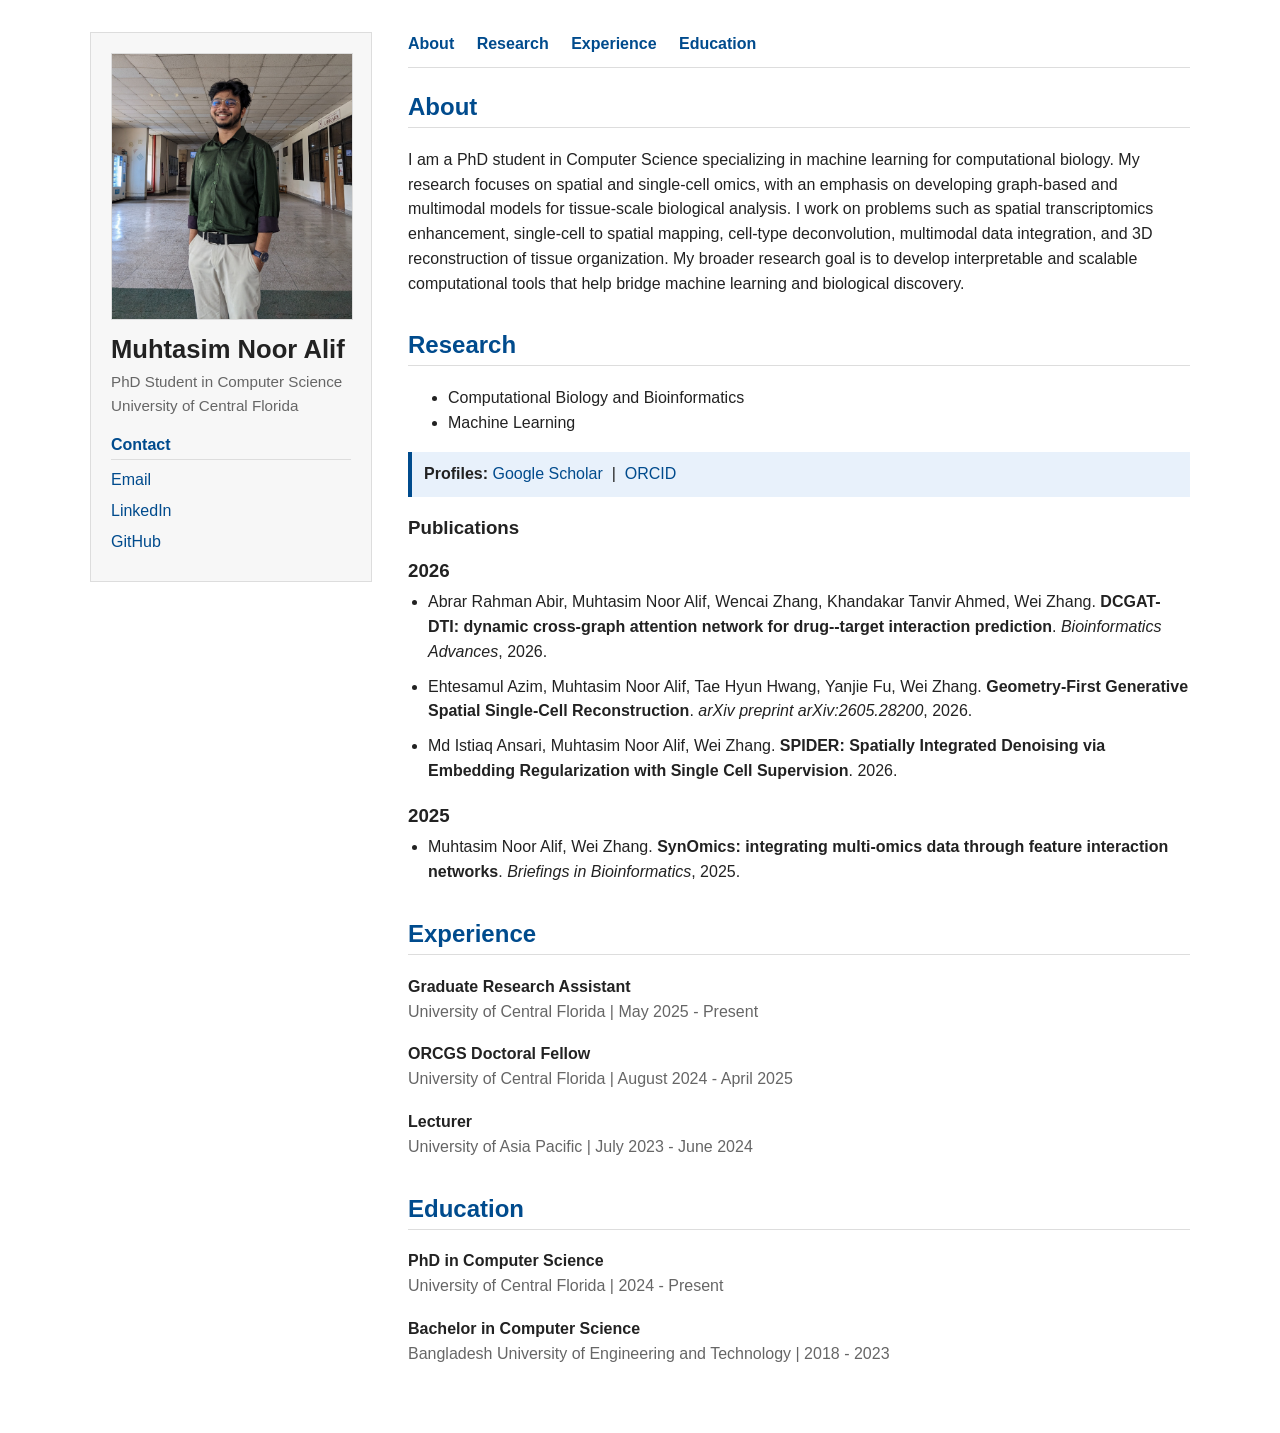
==== index.html @ 24a0620c "Update portfolio website" ====
<!DOCTYPE html>
<html lang="en">
<head>
  <meta charset="UTF-8" />
  <meta name="viewport" content="width=device-width, initial-scale=1.0" />
  <title>Muhtasim Noor Alif</title>

  <style>
    /* ================================
       COLOR PALETTE - edit these hex codes
       ================================ */
    :root {
      --page-bg: #ffffff;
      --text-main: #222222;
      --text-muted: #666666;
      --accent: #004b8d;
      --accent-soft: #e8f1fb;
      --border: #dddddd;
      --sidebar-bg: #f7f7f7;
    }

    body {
      margin: 0;
      font-family: Arial, Helvetica, sans-serif;
      background: var(--page-bg);
      color: var(--text-main);
      line-height: 1.55;
    }

    a {
      color: var(--accent);
      text-decoration: none;
    }

    a:hover {
      text-decoration: underline;
    }

    .page {
      max-width: 1100px;
      margin: 0 auto;
      display: flex;
      gap: 36px;
      padding: 32px 24px;
    }

    .sidebar {
      width: 240px;
      flex: 0 0 240px;
      background: var(--sidebar-bg);
      border: 1px solid var(--border);
      padding: 20px;
      align-self: flex-start;
    }

    .profile-photo {
      width: 100%;
      border: 1px solid var(--border);
      display: block;
      margin-bottom: 14px;
      background: #ffffff;
    }

    .name {
      font-size: 1.6rem;
      margin: 0 0 4px;
    }

    .title {
      margin: 0 0 18px;
      color: var(--text-muted);
      font-size: 0.95rem;
    }

    .contact h2 {
      font-size: 1rem;
      margin: 16px 0 8px;
      border-bottom: 1px solid var(--border);
      padding-bottom: 4px;
    }

    .contact ul {
      list-style: none;
      padding: 0;
      margin: 0;
    }

    .contact li {
      margin-bottom: 6px;
    }

    main {
      flex: 1;
      min-width: 0;
    }

    nav {
      border-bottom: 1px solid var(--border);
      padding-bottom: 10px;
      margin-bottom: 24px;
    }

    nav a {
      margin-right: 18px;
      font-weight: bold;
    }

    section {
      margin-bottom: 34px;
    }

    h1, h2, h3 {
      line-height: 1.25;
    }

    h2 {
      color: var(--accent);
      border-bottom: 1px solid var(--border);
      padding-bottom: 5px;
      margin-top: 0;
    }

    .research-links {
      margin: 10px 0 18px;
      padding: 10px 12px;
      background: var(--accent-soft);
      border-left: 4px solid var(--accent);
    }

    .item {
      margin-bottom: 18px;
    }

    .item-title {
      font-weight: bold;
    }

    .item-meta {
      color: var(--text-muted);
    }

    .pub-year {
      margin-top: 20px;
      margin-bottom: 8px;
      color: var(--text-main);
    }

    .publication-list {
      padding-left: 20px;
      margin-top: 0;
    }

    .publication-list li {
      margin-bottom: 10px;
    }

    .pub-title {
      font-weight: bold;
    }

    .pub-links {
      white-space: nowrap;
    }

    .error {
      color: #8a1f11;
      background: #fdecea;
      border: 1px solid #f5c2c7;
      padding: 10px;
      margin-top: 8px;
    }

    @media (max-width: 760px) {
      .page {
        display: block;
        padding: 20px 16px;
      }

      .sidebar {
        width: auto;
        margin-bottom: 24px;
      }

      nav a {
        display: inline-block;
        margin-bottom: 8px;
      }
    }
  </style>
</head>
<body>
  <div class="page">
    <aside class="sidebar">
      <!-- Replace this image with your own file, for example: assets/profile.jpg -->
      <img class="profile-photo" src="assets/me.jpg" alt="Profile photo" />

      <h1 class="name">Muhtasim Noor Alif</h1>
      <p class="title">PhD Student in Computer Science<br />University of Central Florida</p>

      <div class="contact">
        <h2>Contact</h2>
        <ul>
          <li><a href="mailto:muhtasimnoor@gmail.com">Email</a></li>
          <li><a href="https://www.linkedin.com/in/muhtasim-alif" target="_blank" rel="noopener">LinkedIn</a></li>
          <li><a href="https://github.com/Alif108" target="_blank" rel="noopener">GitHub</a></li>
        </ul>
      </div>
    </aside>

    <main>
      <nav>
        <a href="#about">About</a>
        <a href="#research">Research</a>
        <a href="#experience">Experience</a>
        <a href="#education">Education</a>
      </nav>

      <section id="about">
        <h2>About</h2>
        <p>
         I am a PhD student in Computer Science specializing in machine learning for computational biology. My research focuses on spatial and single-cell omics, with an emphasis on developing graph-based and multimodal models for tissue-scale biological analysis. I work on problems such as spatial transcriptomics enhancement, single-cell to spatial mapping, cell-type deconvolution, multimodal data integration, and 3D reconstruction of tissue organization. My broader research goal is to develop interpretable and scalable computational tools that help bridge machine learning and biological discovery.
      </section>

      <section id="research">
        <h2>Research</h2>
        <ul>
			<li> Computational Biology and Bioinformatics
			<li> Machine Learning
		</ul>

        <div class="research-links">
          <strong>Profiles:</strong>
          <a href="https://scholar.google.com/citations?user=qZHaskUAAAAJ&hl=en" target="_blank" rel="noopener">Google Scholar</a>
          &nbsp;|&nbsp;
          <a href="https://orcid.org/0009-0008-0254-3638" target="_blank" rel="noopener">ORCID</a>
        </div>

        <h3>Publications</h3>
        <div id="publications">Loading publications...</div>
      </section>

      <section id="experience">
        <h2>Experience</h2>
        <div class="item">
          <div class="item-title">Graduate Research Assistant</div>
          <div class="item-meta">University of Central Florida | May 2025 - Present</div>
			<p>
			</p>
        </div>

        <div class="item">
          <div class="item-title">ORCGS Doctoral Fellow</div>
          <div class="item-meta">University of Central Florida | August 2024 - April 2025</div>
          <p>
          </p>
        </div>
		
		<div class="item">
          <div class="item-title">Lecturer</div>
          <div class="item-meta">University of Asia Pacific | July 2023 - June 2024</div>
          <p>
          </p>
        </div>
      </section>

      <section id="education">
        <h2>Education</h2>
        <div class="item">
          <div class="item-title">PhD in Computer Science</div>
          <div class="item-meta">University of Central Florida | 2024 - Present</div>
          <p></p>
        </div>

        <div class="item">
          <div class="item-title">Bachelor in Computer Science</div>
          <div class="item-meta">Bangladesh University of Engineering and Technology | 2018 - 2023</div>
          <p></p>
        </div>
      </section>
    </main>
  </div>

  <script>
    const BIB_FILE = "publication.bib";

    function decodeLatex(text) {
      if (!text) return "";
      return text
        .replace(/[{}]/g, "")
        .replace(/\\&/g, "&")
        .replace(/\\_/g, "_")
        .replace(/\\%/g, "%")
        .replace(/\\textit\s*/g, "")
        .replace(/\\emph\s*/g, "")
        .replace(/\\'a/g, "á")
        .replace(/\\'e/g, "é")
        .replace(/\\'i/g, "í")
        .replace(/\\'o/g, "ó")
        .replace(/\\'u/g, "ú")
        .replace(/\\`a/g, "à")
        .replace(/\\`e/g, "è")
        .replace(/\\`i/g, "ì")
        .replace(/\\`o/g, "ò")
        .replace(/\\`u/g, "ù")
        .replace(/\\"a/g, "ä")
        .replace(/\\"e/g, "ë")
        .replace(/\\"i/g, "ï")
        .replace(/\\"o/g, "ö")
        .replace(/\\"u/g, "ü")
        .replace(/\\~n/g, "ñ")
        .replace(/\\c\s*c/g, "ç")
        .replace(/\s+/g, " ")
        .trim();
    }

    function splitBibEntries(bibText) {
      const entries = [];
      let i = 0;

      while (i < bibText.length) {
        const at = bibText.indexOf("@", i);
        if (at === -1) break;

        const open = bibText.indexOf("{", at);
        if (open === -1) break;

        let depth = 0;
        let end = open;
        for (; end < bibText.length; end++) {
          const ch = bibText[end];
          if (ch === "{") depth++;
          if (ch === "}") depth--;
          if (depth === 0) {
            entries.push(bibText.slice(at, end + 1));
            break;
          }
        }
        i = end + 1;
      }

      return entries;
    }

    function parseEntry(entryText) {
      const typeMatch = entryText.match(/^@(\w+)\s*\{/);
      const type = typeMatch ? typeMatch[1].toLowerCase() : "misc";
      const firstComma = entryText.indexOf(",");
      const lastBrace = entryText.lastIndexOf("}");
      const key = entryText.slice(entryText.indexOf("{") + 1, firstComma).trim();
      const body = entryText.slice(firstComma + 1, lastBrace);

      const fields = {};
      let pos = 0;

      while (pos < body.length) {
        while (pos < body.length && /[\s,]/.test(body[pos])) pos++;

        const nameMatch = body.slice(pos).match(/^([a-zA-Z0-9_\-]+)\s*=/);
        if (!nameMatch) break;

        const name = nameMatch[1].toLowerCase();
        pos += nameMatch[0].length;
        while (pos < body.length && /\s/.test(body[pos])) pos++;

        let value = "";
        if (body[pos] === "{") {
          let depth = 0;
          const start = pos + 1;
          pos++;
          for (; pos < body.length; pos++) {
            if (body[pos] === "{") depth++;
            else if (body[pos] === "}") {
              if (depth === 0) {
                value = body.slice(start, pos);
                pos++;
                break;
              }
              depth--;
            }
          }
        } else if (body[pos] === '"') {
          const start = ++pos;
          while (pos < body.length && body[pos] !== '"') pos++;
          value = body.slice(start, pos);
          pos++;
        } else {
          const start = pos;
          while (pos < body.length && body[pos] !== ",") pos++;
          value = body.slice(start, pos);
        }

        fields[name] = decodeLatex(value);
      }

      return { type, key, fields };
    }

    function formatAuthors(authorField) {
      if (!authorField) return "";
      return authorField
        .split(/\s+and\s+/i)
        .map(author => {
          author = author.trim();
          if (author.includes(",")) {
            const parts = author.split(",").map(p => p.trim());
            return `${parts.slice(1).join(" ")} ${parts[0]}`.trim();
          }
          return author;
        })
        .join(", ");
    }

    function venueOf(entry) {
      const f = entry.fields;
      return f.journal || f.booktitle || f.school || f.institution || f.publisher || "";
    }

    function sortEntries(entries) {
      return entries.sort((a, b) => {
        const yearA = parseInt(a.fields.year || "0", 10);
        const yearB = parseInt(b.fields.year || "0", 10);
        if (yearA !== yearB) return yearB - yearA;
        return (a.fields.title || "").localeCompare(b.fields.title || "");
      });
    }

    function primaryPaperUrl(entry) {
      const f = entry.fields;
      if (f.doi) return f.doi.startsWith("http") ? f.doi : `https://doi.org/${f.doi}`;
      if (f.url) return f.url;
      return "";
    }

    function linkFor(entry) {
      const f = entry.fields;
      const links = [];

      if (f.download) {
        links.push(`<a href="${f.download}" target="_blank" rel="noopener">Download</a>`);
      }
      if (f.pdf) {
        links.push(`<a href="${f.pdf}" target="_blank" rel="noopener">PDF</a>`);
      }
      if (f.code) {
        links.push(`<a href="${f.code}" target="_blank" rel="noopener">Code</a>`);
      }
      if (f.poster) {
        links.push(`<a href="${f.poster}" target="_blank" rel="noopener">Poster</a>`);
      }
      if (f.slides) {
        links.push(`<a href="${f.slides}" target="_blank" rel="noopener">Slides</a>`);
      }

      return links.length ? ` <span class="pub-links">[${links.join("] [")}]</span>` : "";
    }

    function renderPublications(entries) {
      const container = document.getElementById("publications");
      if (!entries.length) {
        container.innerHTML = "<p>No publications found in publication.bib.</p>";
        return;
      }

      const byYear = {};
      entries.forEach(entry => {
        const year = entry.fields.year || "Forthcoming";
        if (!byYear[year]) byYear[year] = [];
        byYear[year].push(entry);
      });

      const years = Object.keys(byYear).sort((a, b) => parseInt(b) - parseInt(a));
      let html = "";

      years.forEach(year => {
        html += `<h3 class="pub-year">${year}</h3><ul class="publication-list">`;
        byYear[year].forEach(entry => {
          const f = entry.fields;
          const authors = formatAuthors(f.author);
          const title = f.title || "Untitled";
          const venue = venueOf(entry);
          const note = f.note ? ` ${f.note}` : "";
          const links = linkFor(entry);

          const titleUrl = primaryPaperUrl(entry);
          const titleHtml = titleUrl
            ? `<a class="pub-title" href="${titleUrl}" target="_blank" rel="noopener">${title}</a>`
            : `<span class="pub-title">${title}</span>`;

          html += `<li>`;
          if (authors) html += `${authors}. `;
          html += `${titleHtml}.`;
          if (venue) html += ` <em>${venue}</em>,`;
          if (f.year) html += ` ${f.year}.`;
          html += `${note}${links}`;
          html += `</li>`;
        });
        html += "</ul>";
      });

      container.innerHTML = html;
    }

    fetch(BIB_FILE)
      .then(response => {
        if (!response.ok) throw new Error(`Could not load ${BIB_FILE}`);
        return response.text();
      })
      .then(text => {
        const entries = sortEntries(splitBibEntries(text).map(parseEntry));
        renderPublications(entries);
      })
      .catch(error => {
        document.getElementById("publications").innerHTML = `
          <div class="error">
            Could not load <code>${BIB_FILE}</code>. This usually happens if you open
            <code>index.html</code> directly from your computer. Put the files on a web server
            such as GitHub Pages, or run <code>python -m http.server</code> in this folder and open
            <code>http://localhost:8000</code>.
          </div>`;
      });
  </script>
</body>
</html>
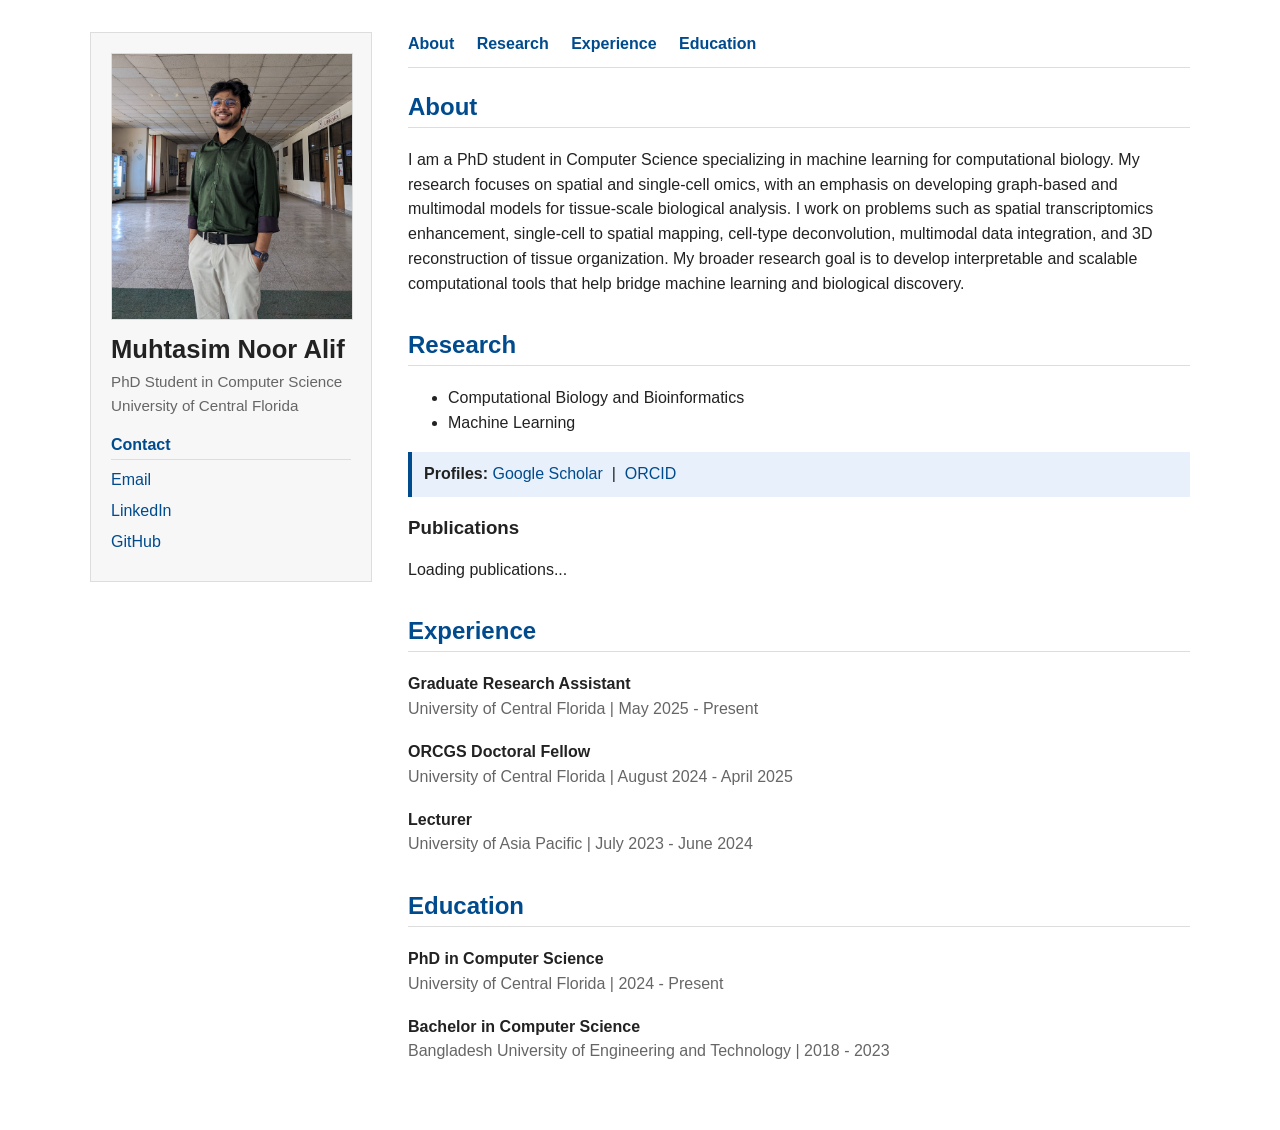
==== commit e12f5228: "Update index.html" ====
--- a/index.html
+++ b/index.html
@@ -280,244 +280,271 @@
     </main>
   </div>
 
-  <script>
-    const BIB_FILE = "publication.bib";
-
-    function decodeLatex(text) {
-      if (!text) return "";
-      return text
-        .replace(/[{}]/g, "")
-        .replace(/\\&/g, "&")
-        .replace(/\\_/g, "_")
-        .replace(/\\%/g, "%")
-        .replace(/\\textit\s*/g, "")
-        .replace(/\\emph\s*/g, "")
-        .replace(/\\'a/g, "á")
-        .replace(/\\'e/g, "é")
-        .replace(/\\'i/g, "í")
-        .replace(/\\'o/g, "ó")
-        .replace(/\\'u/g, "ú")
-        .replace(/\\`a/g, "à")
-        .replace(/\\`e/g, "è")
-        .replace(/\\`i/g, "ì")
-        .replace(/\\`o/g, "ò")
-        .replace(/\\`u/g, "ù")
-        .replace(/\\"a/g, "ä")
-        .replace(/\\"e/g, "ë")
-        .replace(/\\"i/g, "ï")
-        .replace(/\\"o/g, "ö")
-        .replace(/\\"u/g, "ü")
-        .replace(/\\~n/g, "ñ")
-        .replace(/\\c\s*c/g, "ç")
-        .replace(/\s+/g, " ")
-        .trim();
-    }
-
-    function splitBibEntries(bibText) {
-      const entries = [];
-      let i = 0;
-
-      while (i < bibText.length) {
-        const at = bibText.indexOf("@", i);
-        if (at === -1) break;
-
-        const open = bibText.indexOf("{", at);
-        if (open === -1) break;
-
-        let depth = 0;
-        let end = open;
-        for (; end < bibText.length; end++) {
-          const ch = bibText[end];
-          if (ch === "{") depth++;
-          if (ch === "}") depth--;
-          if (depth === 0) {
-            entries.push(bibText.slice(at, end + 1));
-            break;
-          }
+<script>
+  /************************************************************
+   * Publication settings
+   ************************************************************/
+  const PUBLICATION_BIB_FILE = "publication.bib";
+
+  // Names to bold in the author list
+  const HIGHLIGHT_AUTHORS = [
+    "Muhtasim Noor Alif",
+    "Wei Zhang"
+  ];
+
+  // Optional suffixes after author names
+  // Example: Wei Zhang#
+  const AUTHOR_SUFFIXES = {
+    "Wei Zhang": "#"
+  };
+
+  /************************************************************
+   * Load and render publications
+   ************************************************************/
+  async function loadPublications() {
+    const container = document.getElementById("publication-list");
+
+    try {
+      const response = await fetch(PUBLICATION_BIB_FILE);
+
+      if (!response.ok) {
+        throw new Error("Could not load publication.bib");
+      }
+
+      const bibText = await response.text();
+      const publications = parseBibTeX(bibText);
+
+      publications.sort((a, b) => {
+        const yearA = parseInt(a.year || "0", 10);
+        const yearB = parseInt(b.year || "0", 10);
+        return yearB - yearA;
+      });
+
+      container.innerHTML = renderPublications(publications);
+    } catch (error) {
+      container.innerHTML = `
+        <div class="bib-error">
+          Could not load <code>publication.bib</code>. This usually happens if you open
+          <code>index.html</code> directly from your computer. Run
+          <code>python -m http.server</code> in this folder and open
+          <code>http://localhost:8000</code>.
+        </div>
+      `;
+    }
+  }
+
+  /************************************************************
+   * Simple BibTeX parser
+   ************************************************************/
+  function parseBibTeX(text) {
+    const entries = [];
+    const entryRegex = /@(\w+)\s*\{\s*([^,]+),([\s\S]*?)\n\}/g;
+    let match;
+
+    while ((match = entryRegex.exec(text)) !== null) {
+      const type = match[1].trim().toLowerCase();
+      const key = match[2].trim();
+      const body = match[3];
+
+      const entry = {
+        type,
+        key
+      };
+
+      const fieldRegex = /(\w+)\s*=\s*(\{(?:[^{}]|\{[^{}]*\})*\}|"[^"]*"|[^,\n]+)\s*,?/g;
+      let fieldMatch;
+
+      while ((fieldMatch = fieldRegex.exec(body)) !== null) {
+        const fieldName = fieldMatch[1].trim().toLowerCase();
+        let fieldValue = fieldMatch[2].trim();
+
+        fieldValue = fieldValue
+          .replace(/^\{/, "")
+          .replace(/\}$/, "")
+          .replace(/^"/, "")
+          .replace(/"$/, "")
+          .replace(/\\&/g, "&")
+          .replace(/--/g, "–")
+          .replace(/\s+/g, " ")
+          .trim();
+
+        entry[fieldName] = fieldValue;
+      }
+
+      entries.push(entry);
+    }
+
+    return entries;
+  }
+
+  /************************************************************
+   * Render publication list
+   ************************************************************/
+  function renderPublications(publications) {
+    if (!publications.length) {
+      return "<p>No publications found.</p>";
+    }
+
+    let html = "<ul class='publications'>";
+
+    publications.forEach(pub => {
+      const authors = formatAuthors(pub.author || "");
+      const title = formatTitle(pub);
+      const venue = formatVenue(pub);
+      const links = formatLinks(pub);
+
+      html += `
+        <li>
+          ${authors}. ${title}. ${venue}${links}
+        </li>
+      `;
+    });
+
+    html += "</ul>";
+    return html;
+  }
+
+  /************************************************************
+   * Format authors
+   ************************************************************/
+  function formatAuthors(authorField) {
+    if (!authorField) return "";
+
+    return authorField
+      .split(/\s+and\s+/)
+      .map(author => {
+        let cleanAuthor = author.trim();
+
+        // Convert "Last, First" to "First Last"
+        if (cleanAuthor.includes(",")) {
+          const parts = cleanAuthor.split(",").map(x => x.trim());
+          cleanAuthor = `${parts[1]} ${parts[0]}`;
         }
-        i = end + 1;
-      }
-
-      return entries;
-    }
-
-    function parseEntry(entryText) {
-      const typeMatch = entryText.match(/^@(\w+)\s*\{/);
-      const type = typeMatch ? typeMatch[1].toLowerCase() : "misc";
-      const firstComma = entryText.indexOf(",");
-      const lastBrace = entryText.lastIndexOf("}");
-      const key = entryText.slice(entryText.indexOf("{") + 1, firstComma).trim();
-      const body = entryText.slice(firstComma + 1, lastBrace);
-
-      const fields = {};
-      let pos = 0;
-
-      while (pos < body.length) {
-        while (pos < body.length && /[\s,]/.test(body[pos])) pos++;
-
-        const nameMatch = body.slice(pos).match(/^([a-zA-Z0-9_\-]+)\s*=/);
-        if (!nameMatch) break;
-
-        const name = nameMatch[1].toLowerCase();
-        pos += nameMatch[0].length;
-        while (pos < body.length && /\s/.test(body[pos])) pos++;
-
-        let value = "";
-        if (body[pos] === "{") {
-          let depth = 0;
-          const start = pos + 1;
-          pos++;
-          for (; pos < body.length; pos++) {
-            if (body[pos] === "{") depth++;
-            else if (body[pos] === "}") {
-              if (depth === 0) {
-                value = body.slice(start, pos);
-                pos++;
-                break;
-              }
-              depth--;
-            }
-          }
-        } else if (body[pos] === '"') {
-          const start = ++pos;
-          while (pos < body.length && body[pos] !== '"') pos++;
-          value = body.slice(start, pos);
-          pos++;
-        } else {
-          const start = pos;
-          while (pos < body.length && body[pos] !== ",") pos++;
-          value = body.slice(start, pos);
+
+        cleanAuthor = cleanAuthor
+          .replace(/\\#/g, "#")
+          .replace(/\s+/g, " ")
+          .trim();
+
+        const baseName = cleanAuthor.replace(/#$/, "").trim();
+        const suffix = AUTHOR_SUFFIXES[baseName] || "";
+
+        if (HIGHLIGHT_AUTHORS.includes(baseName)) {
+          return `<strong>${escapeHTML(baseName)}</strong>${suffix}`;
         }
 
-        fields[name] = decodeLatex(value);
-      }
-
-      return { type, key, fields };
-    }
-
-    function formatAuthors(authorField) {
-      if (!authorField) return "";
-      return authorField
-        .split(/\s+and\s+/i)
-        .map(author => {
-          author = author.trim();
-          if (author.includes(",")) {
-            const parts = author.split(",").map(p => p.trim());
-            return `${parts.slice(1).join(" ")} ${parts[0]}`.trim();
-          }
-          return author;
-        })
-        .join(", ");
-    }
-
-    function venueOf(entry) {
-      const f = entry.fields;
-      return f.journal || f.booktitle || f.school || f.institution || f.publisher || "";
-    }
-
-    function sortEntries(entries) {
-      return entries.sort((a, b) => {
-        const yearA = parseInt(a.fields.year || "0", 10);
-        const yearB = parseInt(b.fields.year || "0", 10);
-        if (yearA !== yearB) return yearB - yearA;
-        return (a.fields.title || "").localeCompare(b.fields.title || "");
-      });
-    }
-
-    function primaryPaperUrl(entry) {
-      const f = entry.fields;
-      if (f.doi) return f.doi.startsWith("http") ? f.doi : `https://doi.org/${f.doi}`;
-      if (f.url) return f.url;
-      return "";
-    }
-
-    function linkFor(entry) {
-      const f = entry.fields;
-      const links = [];
-
-      if (f.download) {
-        links.push(`<a href="${f.download}" target="_blank" rel="noopener">Download</a>`);
-      }
-      if (f.pdf) {
-        links.push(`<a href="${f.pdf}" target="_blank" rel="noopener">PDF</a>`);
-      }
-      if (f.code) {
-        links.push(`<a href="${f.code}" target="_blank" rel="noopener">Code</a>`);
-      }
-      if (f.poster) {
-        links.push(`<a href="${f.poster}" target="_blank" rel="noopener">Poster</a>`);
-      }
-      if (f.slides) {
-        links.push(`<a href="${f.slides}" target="_blank" rel="noopener">Slides</a>`);
-      }
-
-      return links.length ? ` <span class="pub-links">[${links.join("] [")}]</span>` : "";
-    }
-
-    function renderPublications(entries) {
-      const container = document.getElementById("publications");
-      if (!entries.length) {
-        container.innerHTML = "<p>No publications found in publication.bib.</p>";
-        return;
-      }
-
-      const byYear = {};
-      entries.forEach(entry => {
-        const year = entry.fields.year || "Forthcoming";
-        if (!byYear[year]) byYear[year] = [];
-        byYear[year].push(entry);
-      });
-
-      const years = Object.keys(byYear).sort((a, b) => parseInt(b) - parseInt(a));
-      let html = "";
-
-      years.forEach(year => {
-        html += `<h3 class="pub-year">${year}</h3><ul class="publication-list">`;
-        byYear[year].forEach(entry => {
-          const f = entry.fields;
-          const authors = formatAuthors(f.author);
-          const title = f.title || "Untitled";
-          const venue = venueOf(entry);
-          const note = f.note ? ` ${f.note}` : "";
-          const links = linkFor(entry);
-
-          const titleUrl = primaryPaperUrl(entry);
-          const titleHtml = titleUrl
-            ? `<a class="pub-title" href="${titleUrl}" target="_blank" rel="noopener">${title}</a>`
-            : `<span class="pub-title">${title}</span>`;
-
-          html += `<li>`;
-          if (authors) html += `${authors}. `;
-          html += `${titleHtml}.`;
-          if (venue) html += ` <em>${venue}</em>,`;
-          if (f.year) html += ` ${f.year}.`;
-          html += `${note}${links}`;
-          html += `</li>`;
-        });
-        html += "</ul>";
-      });
-
-      container.innerHTML = html;
-    }
-
-    fetch(BIB_FILE)
-      .then(response => {
-        if (!response.ok) throw new Error(`Could not load ${BIB_FILE}`);
-        return response.text();
+        return `${escapeHTML(baseName)}${suffix}`;
       })
-      .then(text => {
-        const entries = sortEntries(splitBibEntries(text).map(parseEntry));
-        renderPublications(entries);
-      })
-      .catch(error => {
-        document.getElementById("publications").innerHTML = `
-          <div class="error">
-            Could not load <code>${BIB_FILE}</code>. This usually happens if you open
-            <code>index.html</code> directly from your computer. Put the files on a web server
-            such as GitHub Pages, or run <code>python -m http.server</code> in this folder and open
-            <code>http://localhost:8000</code>.
-          </div>`;
-      });
-  </script>
+      .join(", ");
+  }
+
+  /************************************************************
+   * Format title
+   ************************************************************/
+  function formatTitle(pub) {
+    const title = escapeHTML(pub.title || "Untitled");
+
+    if (pub.url) {
+      return `<a href="${escapeHTML(pub.url)}" target="_blank" rel="noopener">${title}</a>`;
+    }
+
+    if (pub.doi) {
+      return `<a href="https://doi.org/${escapeHTML(pub.doi)}" target="_blank" rel="noopener">${title}</a>`;
+    }
+
+    return title;
+  }
+
+  /************************************************************
+   * Format venue
+   ************************************************************/
+  function formatVenue(pub) {
+    const year = pub.year ? escapeHTML(pub.year) : "";
+    const month = pub.month ? escapeHTML(pub.month) : "";
+
+    if (pub.type === "inproceedings" || pub.type === "conference") {
+      const venue = pub.booktitle || pub.organization || pub.journal || "";
+
+      if (venue) {
+        return `<em>${escapeHTML(venue)}</em>${month ? ", " + month : ""}${year ? " " + year : ""}.`;
+      }
+
+      return year ? `${year}.` : "";
+    }
+
+    if (pub.journal) {
+      let venue = `<em>${escapeHTML(pub.journal)}</em>`;
+
+      if (pub.volume) {
+        venue += `, ${escapeHTML(pub.volume)}`;
+      }
+
+      if (pub.number) {
+        venue += `(${escapeHTML(pub.number)})`;
+      }
+
+      if (pub.pages) {
+        venue += `:${escapeHTML(pub.pages)}`;
+      }
+
+      if (year) {
+        venue += `, ${year}`;
+      }
+
+      return venue + ".";
+    }
+
+    if (pub.organization) {
+      return `<em>${escapeHTML(pub.organization)}</em>${month ? ", " + month : ""}${year ? " " + year : ""}.`;
+    }
+
+    return year ? `${year}.` : "";
+  }
+
+  /************************************************************
+   * Optional links after each publication
+   ************************************************************/
+  function formatLinks(pub) {
+    const links = [];
+
+    if (pub.pdf) {
+      links.push(`<a href="${escapeHTML(pub.pdf)}" target="_blank" rel="noopener">PDF</a>`);
+    }
+
+    if (pub.download) {
+      links.push(`<a href="${escapeHTML(pub.download)}" target="_blank" rel="noopener">Download</a>`);
+    }
+
+    if (pub.code) {
+      links.push(`<a href="${escapeHTML(pub.code)}" target="_blank" rel="noopener">Code</a>`);
+    }
+
+    if (pub.poster) {
+      links.push(`<a href="${escapeHTML(pub.poster)}" target="_blank" rel="noopener">Poster</a>`);
+    }
+
+    if (pub.slides) {
+      links.push(`<a href="${escapeHTML(pub.slides)}" target="_blank" rel="noopener">Slides</a>`);
+    }
+
+    if (!links.length) return "";
+
+    return ` <span class="pub-links">[${links.join("] [")}]</span>`;
+  }
+
+  /************************************************************
+   * Escape HTML
+   ************************************************************/
+  function escapeHTML(str) {
+    return String(str)
+      .replace(/&/g, "&amp;")
+      .replace(/</g, "&lt;")
+      .replace(/>/g, "&gt;")
+      .replace(/"/g, "&quot;")
+      .replace(/'/g, "&#039;");
+  }
+
+  document.addEventListener("DOMContentLoaded", loadPublications);
+</script>
 </body>
 </html>
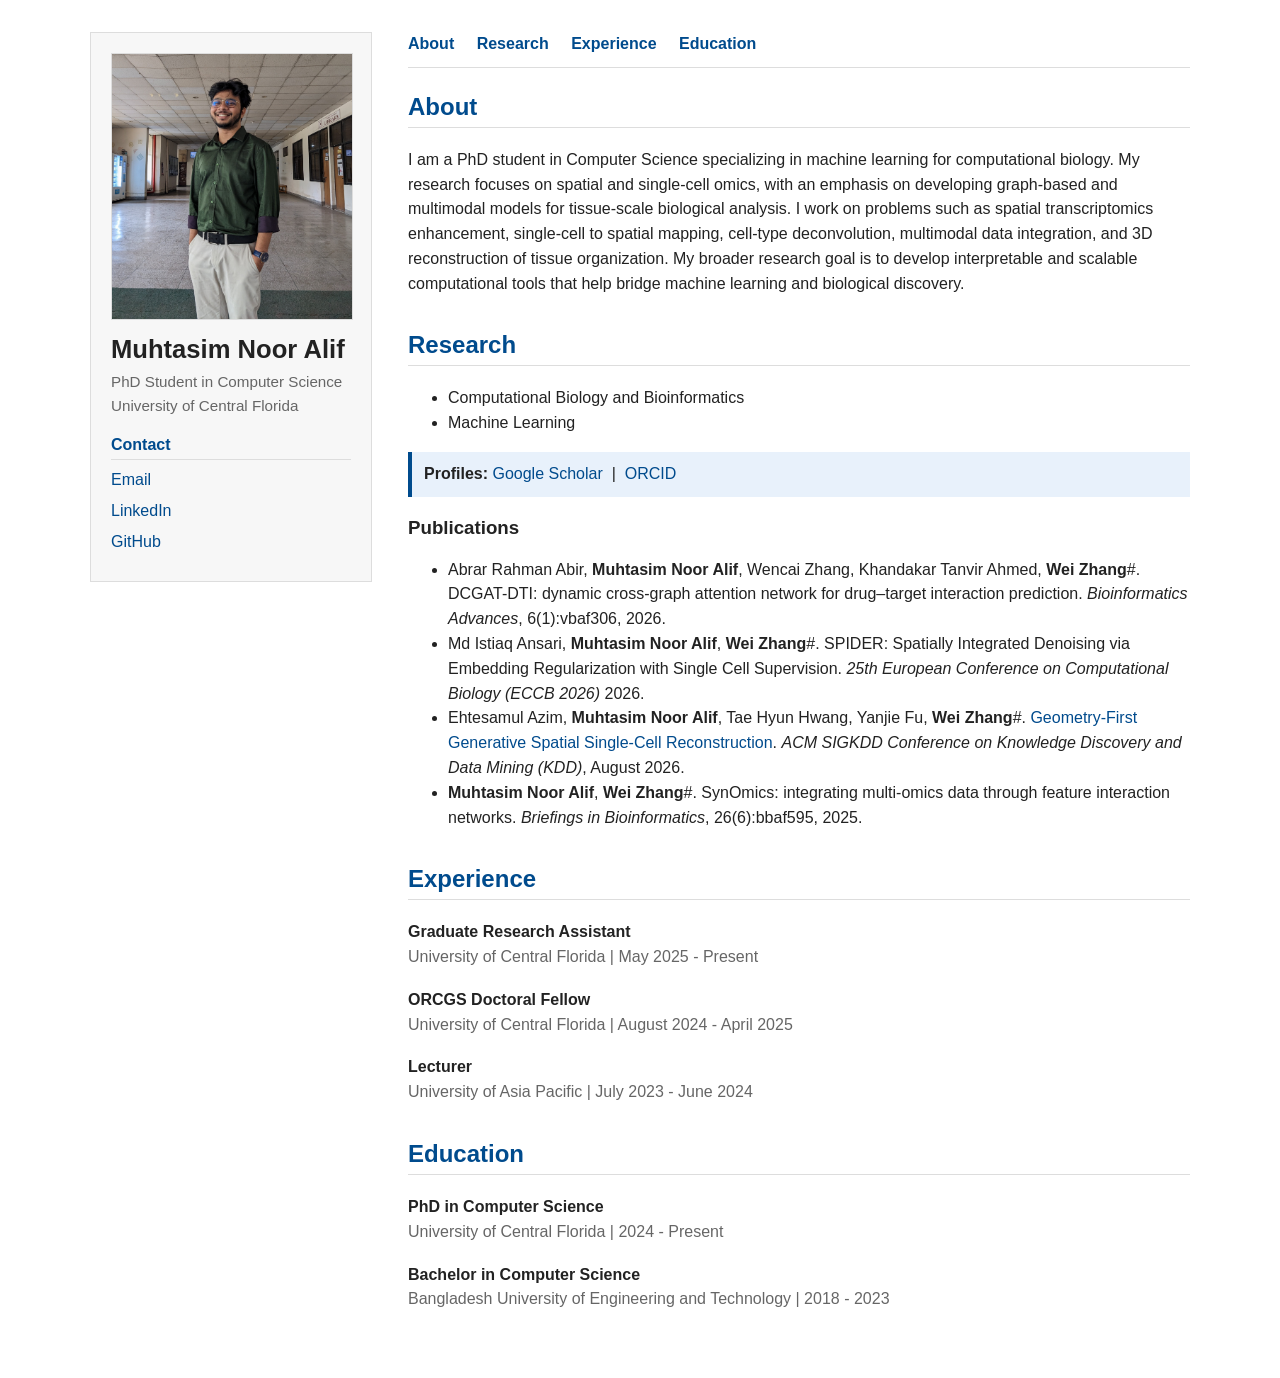
==== commit 2da20633: "Rename publications div to publication-list" ====
--- a/index.html
+++ b/index.html
@@ -236,7 +236,7 @@
         </div>
 
         <h3>Publications</h3>
-        <div id="publications">Loading publications...</div>
+        <div id="publication-list">Loading publications...</div>
       </section>
 
       <section id="experience">
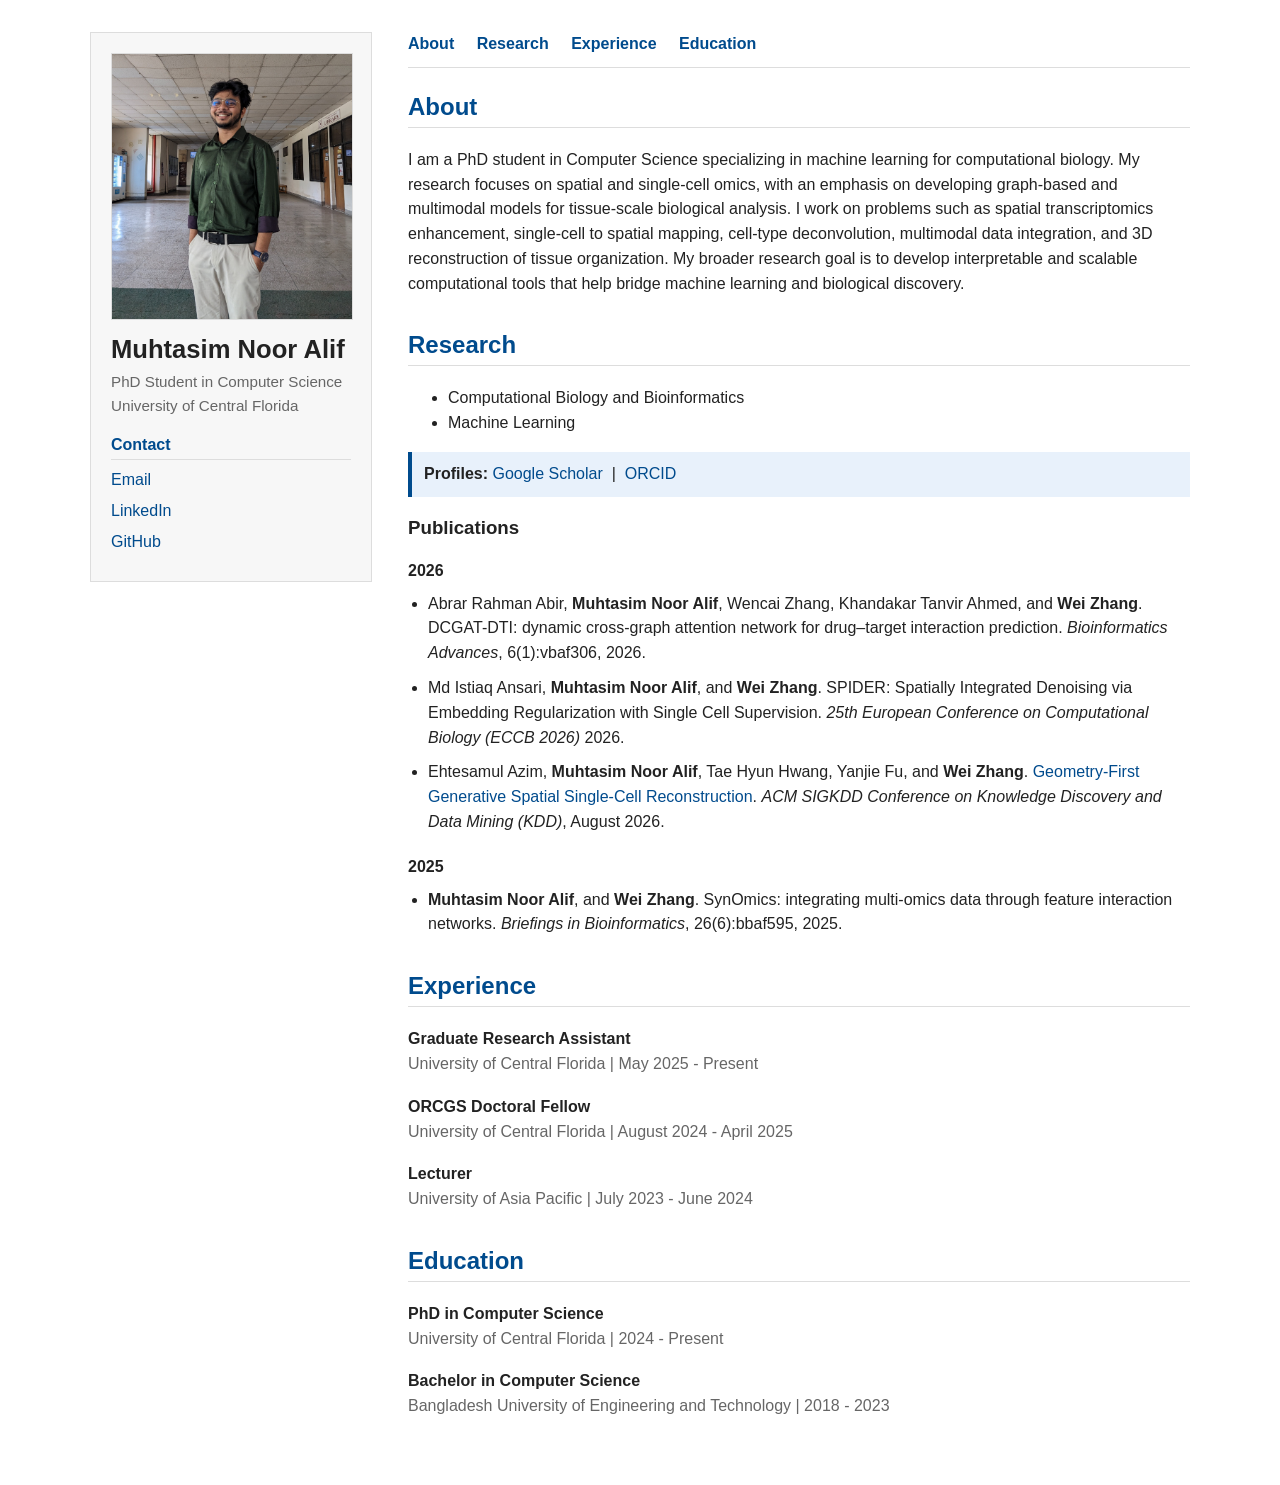
==== commit f105040d: "Update index.html" ====
--- a/index.html
+++ b/index.html
@@ -155,7 +155,7 @@
     }
 
     .pub-title {
-      font-weight: bold;
+      font-weight: normal;
     }
 
     .pub-links {
@@ -219,14 +219,15 @@
         <h2>About</h2>
         <p>
          I am a PhD student in Computer Science specializing in machine learning for computational biology. My research focuses on spatial and single-cell omics, with an emphasis on developing graph-based and multimodal models for tissue-scale biological analysis. I work on problems such as spatial transcriptomics enhancement, single-cell to spatial mapping, cell-type deconvolution, multimodal data integration, and 3D reconstruction of tissue organization. My broader research goal is to develop interpretable and scalable computational tools that help bridge machine learning and biological discovery.
+        </p>
       </section>
 
       <section id="research">
         <h2>Research</h2>
         <ul>
-			<li> Computational Biology and Bioinformatics
-			<li> Machine Learning
-		</ul>
+          <li>Computational Biology and Bioinformatics</li>
+          <li>Machine Learning</li>
+        </ul>
 
         <div class="research-links">
           <strong>Profiles:</strong>
@@ -244,8 +245,8 @@
         <div class="item">
           <div class="item-title">Graduate Research Assistant</div>
           <div class="item-meta">University of Central Florida | May 2025 - Present</div>
-			<p>
-			</p>
+          <p>
+          </p>
         </div>
 
         <div class="item">
@@ -254,8 +255,8 @@
           <p>
           </p>
         </div>
-		
-		<div class="item">
+
+        <div class="item">
           <div class="item-title">Lecturer</div>
           <div class="item-meta">University of Asia Pacific | July 2023 - June 2024</div>
           <p>
@@ -280,271 +281,295 @@
     </main>
   </div>
 
-<script>
-  /************************************************************
-   * Publication settings
-   ************************************************************/
-  const PUBLICATION_BIB_FILE = "publication.bib";
-
-  // Names to bold in the author list
-  const HIGHLIGHT_AUTHORS = [
-    "Muhtasim Noor Alif",
-    "Wei Zhang"
-  ];
-
-  // Optional suffixes after author names
-  // Example: Wei Zhang#
-  const AUTHOR_SUFFIXES = {
-    "Wei Zhang": "#"
-  };
-
-  /************************************************************
-   * Load and render publications
-   ************************************************************/
-  async function loadPublications() {
-    const container = document.getElementById("publication-list");
-
-    try {
-      const response = await fetch(PUBLICATION_BIB_FILE);
-
-      if (!response.ok) {
-        throw new Error("Could not load publication.bib");
-      }
-
-      const bibText = await response.text();
-      const publications = parseBibTeX(bibText);
-
-      publications.sort((a, b) => {
-        const yearA = parseInt(a.year || "0", 10);
-        const yearB = parseInt(b.year || "0", 10);
-        return yearB - yearA;
+  <script>
+    /************************************************************
+     * Publication settings
+     ************************************************************/
+    const PUBLICATION_BIB_FILE = "publication.bib";
+
+    // Names to bold in the author list
+    const HIGHLIGHT_AUTHORS = [
+      "Muhtasim Noor Alif",
+      "Wei Zhang"
+    ];
+
+    /************************************************************
+     * Load and render publications
+     ************************************************************/
+    async function loadPublications() {
+      const container = document.getElementById("publication-list");
+
+      try {
+        const response = await fetch(PUBLICATION_BIB_FILE);
+
+        if (!response.ok) {
+          throw new Error("Could not load publication.bib");
+        }
+
+        const bibText = await response.text();
+        const publications = parseBibTeX(bibText);
+
+        publications.sort((a, b) => {
+          const yearA = parseInt(a.year || "0", 10);
+          const yearB = parseInt(b.year || "0", 10);
+          return yearB - yearA;
+        });
+
+        container.innerHTML = renderPublicationsByYear(publications);
+      } catch (error) {
+        container.innerHTML = `
+          <div class="error">
+            Could not load <code>publication.bib</code>. This usually happens if you open
+            <code>index.html</code> directly from your computer. Run
+            <code>python -m http.server</code> in this folder and open
+            <code>http://localhost:8000</code>.
+          </div>
+        `;
+      }
+    }
+
+    /************************************************************
+     * Simple BibTeX parser
+     ************************************************************/
+    function parseBibTeX(text) {
+      const entries = [];
+      const entryRegex = /@(\w+)\s*\{\s*([^,]+),([\s\S]*?)(?=\n@|\s*$)/g;
+      let match;
+
+      while ((match = entryRegex.exec(text)) !== null) {
+        const type = match[1].trim().toLowerCase();
+        const key = match[2].trim();
+        let body = match[3].trim();
+
+        if (body.endsWith("}")) {
+          body = body.slice(0, -1).trim();
+        }
+
+        const entry = {
+          type,
+          key
+        };
+
+        const fieldRegex = /(\w+)\s*=\s*(\{(?:[^{}]|\{[^{}]*\})*\}|"[^"]*"|[^,\n]+)\s*,?/g;
+        let fieldMatch;
+
+        while ((fieldMatch = fieldRegex.exec(body)) !== null) {
+          const fieldName = fieldMatch[1].trim().toLowerCase();
+          let fieldValue = fieldMatch[2].trim();
+
+          fieldValue = fieldValue
+            .replace(/^\{/, "")
+            .replace(/\}$/, "")
+            .replace(/^"/, "")
+            .replace(/"$/, "")
+            .replace(/\\&/g, "&")
+            .replace(/\\#/g, "#")
+            .replace(/--/g, "–")
+            .replace(/\s+/g, " ")
+            .trim();
+
+          entry[fieldName] = fieldValue;
+        }
+
+        entries.push(entry);
+      }
+
+      return entries;
+    }
+
+    /************************************************************
+     * Render publication list, grouped by year
+     ************************************************************/
+    function renderPublicationsByYear(publications) {
+      if (!publications.length) {
+        return "<p>No publications found.</p>";
+      }
+
+      const grouped = {};
+
+      publications.forEach(pub => {
+        const year = pub.year || "Other";
+        if (!grouped[year]) {
+          grouped[year] = [];
+        }
+        grouped[year].push(pub);
       });
 
-      container.innerHTML = renderPublications(publications);
-    } catch (error) {
-      container.innerHTML = `
-        <div class="bib-error">
-          Could not load <code>publication.bib</code>. This usually happens if you open
-          <code>index.html</code> directly from your computer. Run
-          <code>python -m http.server</code> in this folder and open
-          <code>http://localhost:8000</code>.
-        </div>
-      `;
-    }
-  }
-
-  /************************************************************
-   * Simple BibTeX parser
-   ************************************************************/
-  function parseBibTeX(text) {
-    const entries = [];
-    const entryRegex = /@(\w+)\s*\{\s*([^,]+),([\s\S]*?)\n\}/g;
-    let match;
-
-    while ((match = entryRegex.exec(text)) !== null) {
-      const type = match[1].trim().toLowerCase();
-      const key = match[2].trim();
-      const body = match[3];
-
-      const entry = {
-        type,
-        key
-      };
-
-      const fieldRegex = /(\w+)\s*=\s*(\{(?:[^{}]|\{[^{}]*\})*\}|"[^"]*"|[^,\n]+)\s*,?/g;
-      let fieldMatch;
-
-      while ((fieldMatch = fieldRegex.exec(body)) !== null) {
-        const fieldName = fieldMatch[1].trim().toLowerCase();
-        let fieldValue = fieldMatch[2].trim();
-
-        fieldValue = fieldValue
-          .replace(/^\{/, "")
-          .replace(/\}$/, "")
-          .replace(/^"/, "")
-          .replace(/"$/, "")
-          .replace(/\\&/g, "&")
-          .replace(/--/g, "–")
-          .replace(/\s+/g, " ")
-          .trim();
-
-        entry[fieldName] = fieldValue;
-      }
-
-      entries.push(entry);
-    }
-
-    return entries;
-  }
-
-  /************************************************************
-   * Render publication list
-   ************************************************************/
-  function renderPublications(publications) {
-    if (!publications.length) {
-      return "<p>No publications found.</p>";
-    }
-
-    let html = "<ul class='publications'>";
-
-    publications.forEach(pub => {
-      const authors = formatAuthors(pub.author || "");
-      const title = formatTitle(pub);
-      const venue = formatVenue(pub);
-      const links = formatLinks(pub);
-
-      html += `
-        <li>
-          ${authors}. ${title}. ${venue}${links}
-        </li>
-      `;
-    });
-
-    html += "</ul>";
-    return html;
-  }
-
-  /************************************************************
-   * Format authors
-   ************************************************************/
-  function formatAuthors(authorField) {
-    if (!authorField) return "";
-
-    return authorField
-      .split(/\s+and\s+/)
-      .map(author => {
-        let cleanAuthor = author.trim();
-
-        // Convert "Last, First" to "First Last"
-        if (cleanAuthor.includes(",")) {
-          const parts = cleanAuthor.split(",").map(x => x.trim());
-          cleanAuthor = `${parts[1]} ${parts[0]}`;
-        }
-
-        cleanAuthor = cleanAuthor
-          .replace(/\\#/g, "#")
-          .replace(/\s+/g, " ")
-          .trim();
-
-        const baseName = cleanAuthor.replace(/#$/, "").trim();
-        const suffix = AUTHOR_SUFFIXES[baseName] || "";
-
-        if (HIGHLIGHT_AUTHORS.includes(baseName)) {
-          return `<strong>${escapeHTML(baseName)}</strong>${suffix}`;
-        }
-
-        return `${escapeHTML(baseName)}${suffix}`;
-      })
-      .join(", ");
-  }
-
-  /************************************************************
-   * Format title
-   ************************************************************/
-  function formatTitle(pub) {
-    const title = escapeHTML(pub.title || "Untitled");
-
-    if (pub.url) {
-      return `<a href="${escapeHTML(pub.url)}" target="_blank" rel="noopener">${title}</a>`;
-    }
-
-    if (pub.doi) {
-      return `<a href="https://doi.org/${escapeHTML(pub.doi)}" target="_blank" rel="noopener">${title}</a>`;
-    }
-
-    return title;
-  }
-
-  /************************************************************
-   * Format venue
-   ************************************************************/
-  function formatVenue(pub) {
-    const year = pub.year ? escapeHTML(pub.year) : "";
-    const month = pub.month ? escapeHTML(pub.month) : "";
-
-    if (pub.type === "inproceedings" || pub.type === "conference") {
-      const venue = pub.booktitle || pub.organization || pub.journal || "";
-
-      if (venue) {
-        return `<em>${escapeHTML(venue)}</em>${month ? ", " + month : ""}${year ? " " + year : ""}.`;
+      const years = Object.keys(grouped).sort((a, b) => {
+        if (a === "Other") return 1;
+        if (b === "Other") return -1;
+        return parseInt(b, 10) - parseInt(a, 10);
+      });
+
+      let html = "";
+
+      years.forEach(year => {
+        html += `<h4 class="pub-year">${escapeHTML(year)}</h4>`;
+        html += "<ul class='publication-list'>";
+
+        grouped[year].forEach(pub => {
+          const authors = formatAuthors(pub.author || "");
+          const title = formatTitle(pub);
+          const venue = formatVenue(pub);
+          const links = formatLinks(pub);
+
+          html += `
+            <li>
+              ${authors}. ${title}. ${venue}${links}
+            </li>
+          `;
+        });
+
+        html += "</ul>";
+      });
+
+      return html;
+    }
+
+    /************************************************************
+     * Format authors
+     ************************************************************/
+    function formatAuthors(authorField) {
+      if (!authorField) return "";
+
+      const authors = authorField
+        .split(/\s+and\s+/)
+        .map(author => {
+          let cleanAuthor = author.trim();
+
+          // Convert "Last, First" to "First Last"
+          if (cleanAuthor.includes(",")) {
+            const parts = cleanAuthor.split(",").map(x => x.trim());
+            cleanAuthor = `${parts[1]} ${parts[0]}`;
+          }
+
+          cleanAuthor = cleanAuthor
+            .replace(/\\#/g, "")
+            .replace(/#/g, "")
+            .replace(/\s+/g, " ")
+            .trim();
+
+          if (HIGHLIGHT_AUTHORS.includes(cleanAuthor)) {
+            return `<strong>${escapeHTML(cleanAuthor)}</strong>`;
+          }
+
+          return escapeHTML(cleanAuthor);
+        });
+
+      if (authors.length > 1) {
+        return authors.slice(0, -1).join(", ") + ", and " + authors[authors.length - 1];
+      }
+
+      return authors.join("");
+    }
+
+    /************************************************************
+     * Format title
+     ************************************************************/
+    function formatTitle(pub) {
+      const title = escapeHTML(pub.title || "Untitled");
+
+      if (pub.url) {
+        return `<a href="${escapeHTML(pub.url)}" target="_blank" rel="noopener">${title}</a>`;
+      }
+
+      if (pub.doi) {
+        return `<a href="https://doi.org/${escapeHTML(pub.doi)}" target="_blank" rel="noopener">${title}</a>`;
+      }
+
+      return title;
+    }
+
+    /************************************************************
+     * Format venue
+     ************************************************************/
+    function formatVenue(pub) {
+      const year = pub.year ? escapeHTML(pub.year) : "";
+      const month = pub.month ? escapeHTML(pub.month) : "";
+
+      if (pub.type === "inproceedings" || pub.type === "conference") {
+        const venue = pub.booktitle || pub.organization || pub.journal || "";
+
+        if (venue) {
+          return `<em>${escapeHTML(venue)}</em>${month ? ", " + month : ""}${year ? " " + year : ""}.`;
+        }
+
+        return year ? `${year}.` : "";
+      }
+
+      if (pub.journal) {
+        let venue = `<em>${escapeHTML(pub.journal)}</em>`;
+
+        if (pub.volume) {
+          venue += `, ${escapeHTML(pub.volume)}`;
+        }
+
+        if (pub.number) {
+          venue += `(${escapeHTML(pub.number)})`;
+        }
+
+        if (pub.pages) {
+          venue += `:${escapeHTML(pub.pages)}`;
+        }
+
+        if (year) {
+          venue += `, ${year}`;
+        }
+
+        return venue + ".";
+      }
+
+      if (pub.organization) {
+        return `<em>${escapeHTML(pub.organization)}</em>${month ? ", " + month : ""}${year ? " " + year : ""}.`;
       }
 
       return year ? `${year}.` : "";
     }
 
-    if (pub.journal) {
-      let venue = `<em>${escapeHTML(pub.journal)}</em>`;
-
-      if (pub.volume) {
-        venue += `, ${escapeHTML(pub.volume)}`;
-      }
-
-      if (pub.number) {
-        venue += `(${escapeHTML(pub.number)})`;
-      }
-
-      if (pub.pages) {
-        venue += `:${escapeHTML(pub.pages)}`;
-      }
-
-      if (year) {
-        venue += `, ${year}`;
-      }
-
-      return venue + ".";
-    }
-
-    if (pub.organization) {
-      return `<em>${escapeHTML(pub.organization)}</em>${month ? ", " + month : ""}${year ? " " + year : ""}.`;
-    }
-
-    return year ? `${year}.` : "";
-  }
-
-  /************************************************************
-   * Optional links after each publication
-   ************************************************************/
-  function formatLinks(pub) {
-    const links = [];
-
-    if (pub.pdf) {
-      links.push(`<a href="${escapeHTML(pub.pdf)}" target="_blank" rel="noopener">PDF</a>`);
-    }
-
-    if (pub.download) {
-      links.push(`<a href="${escapeHTML(pub.download)}" target="_blank" rel="noopener">Download</a>`);
-    }
-
-    if (pub.code) {
-      links.push(`<a href="${escapeHTML(pub.code)}" target="_blank" rel="noopener">Code</a>`);
-    }
-
-    if (pub.poster) {
-      links.push(`<a href="${escapeHTML(pub.poster)}" target="_blank" rel="noopener">Poster</a>`);
-    }
-
-    if (pub.slides) {
-      links.push(`<a href="${escapeHTML(pub.slides)}" target="_blank" rel="noopener">Slides</a>`);
-    }
-
-    if (!links.length) return "";
-
-    return ` <span class="pub-links">[${links.join("] [")}]</span>`;
-  }
-
-  /************************************************************
-   * Escape HTML
-   ************************************************************/
-  function escapeHTML(str) {
-    return String(str)
-      .replace(/&/g, "&amp;")
-      .replace(/</g, "&lt;")
-      .replace(/>/g, "&gt;")
-      .replace(/"/g, "&quot;")
-      .replace(/'/g, "&#039;");
-  }
-
-  document.addEventListener("DOMContentLoaded", loadPublications);
-</script>
+    /************************************************************
+     * Optional links after each publication
+     ************************************************************/
+    function formatLinks(pub) {
+      const links = [];
+
+      if (pub.pdf) {
+        links.push(`<a href="${escapeHTML(pub.pdf)}" target="_blank" rel="noopener">PDF</a>`);
+      }
+
+      if (pub.download) {
+        links.push(`<a href="${escapeHTML(pub.download)}" target="_blank" rel="noopener">Download</a>`);
+      }
+
+      if (pub.code) {
+        links.push(`<a href="${escapeHTML(pub.code)}" target="_blank" rel="noopener">Code</a>`);
+      }
+
+      if (pub.poster) {
+        links.push(`<a href="${escapeHTML(pub.poster)}" target="_blank" rel="noopener">Poster</a>`);
+      }
+
+      if (pub.slides) {
+        links.push(`<a href="${escapeHTML(pub.slides)}" target="_blank" rel="noopener">Slides</a>`);
+      }
+
+      if (!links.length) return "";
+
+      return ` <span class="pub-links">[${links.join("] [")}]</span>`;
+    }
+
+    /************************************************************
+     * Escape HTML
+     ************************************************************/
+    function escapeHTML(str) {
+      return String(str)
+        .replace(/&/g, "&amp;")
+        .replace(/</g, "&lt;")
+        .replace(/>/g, "&gt;")
+        .replace(/"/g, "&quot;")
+        .replace(/'/g, "&#039;");
+    }
+
+    document.addEventListener("DOMContentLoaded", loadPublications);
+  </script>
 </body>
 </html>
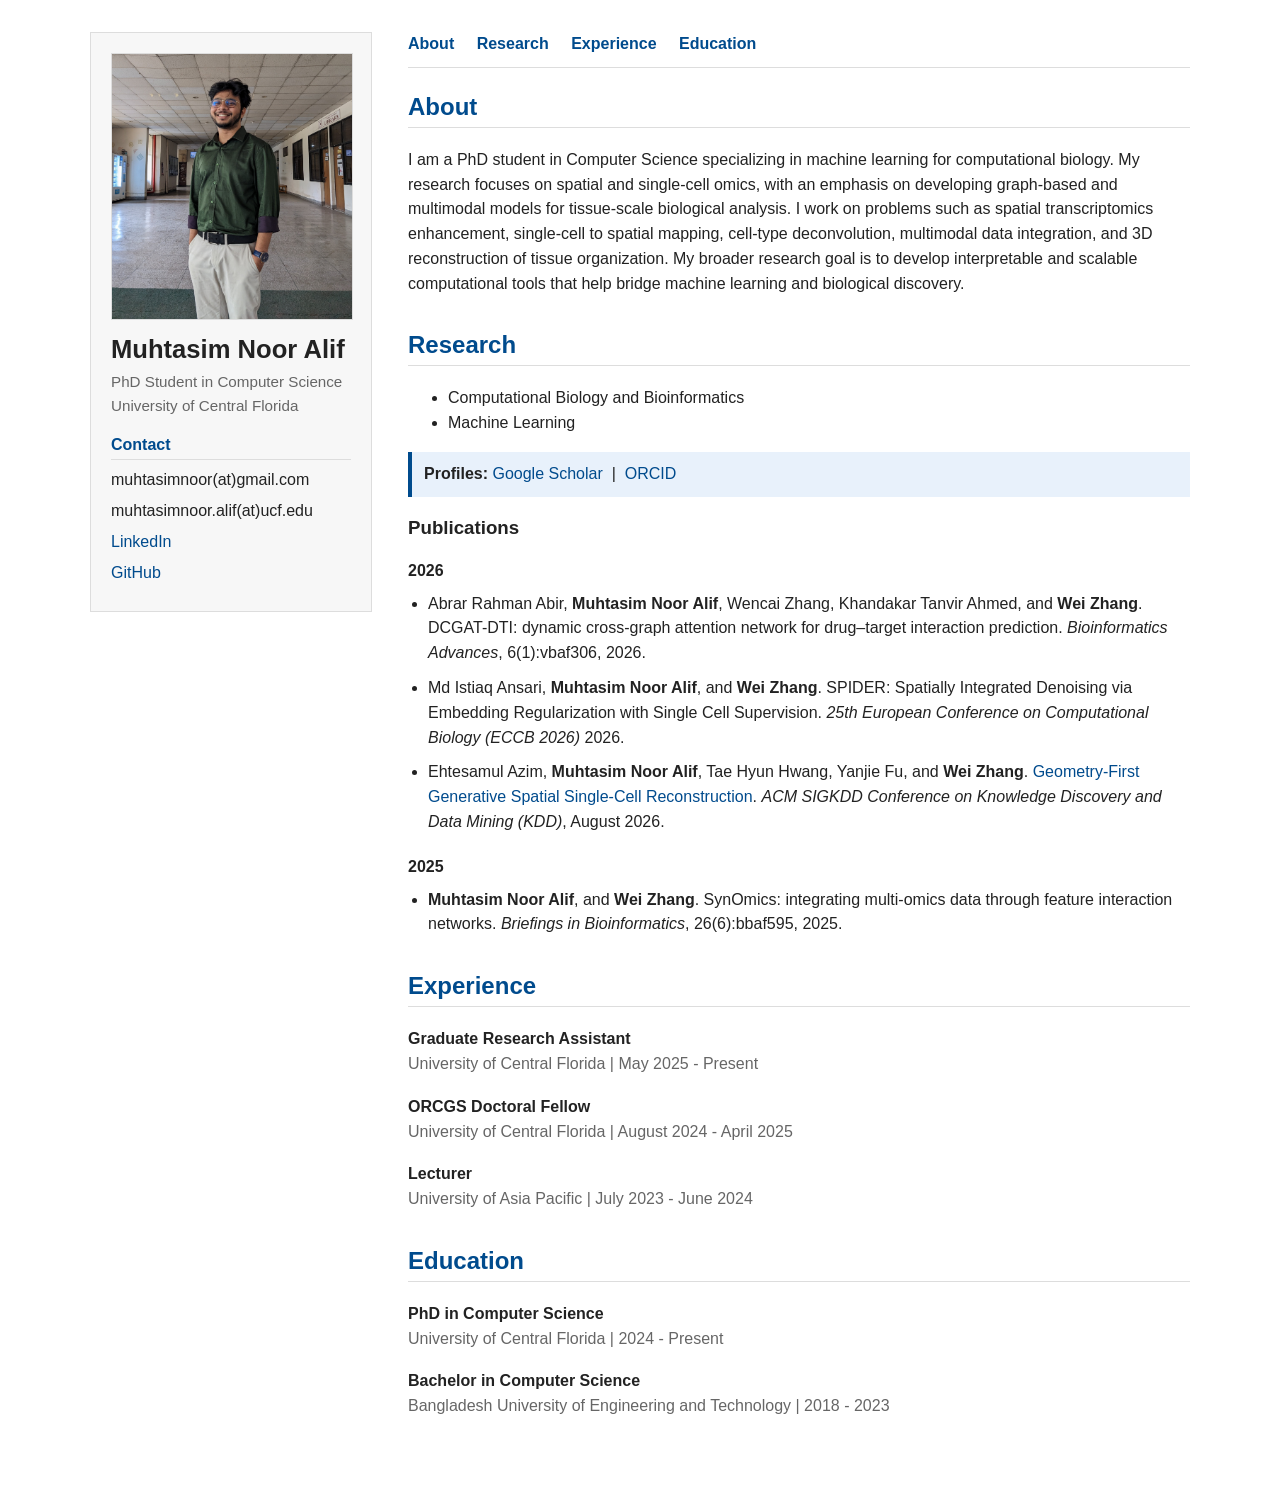
==== commit 09d6efc0: "Update index.html" ====
--- a/index.html
+++ b/index.html
@@ -200,7 +200,8 @@
       <div class="contact">
         <h2>Contact</h2>
         <ul>
-          <li><a href="mailto:muhtasimnoor@gmail.com">Email</a></li>
+          <li>muhtasimnoor(at)gmail.com</li>
+          <li>muhtasimnoor.alif(at)ucf.edu</li>
           <li><a href="https://www.linkedin.com/in/muhtasim-alif" target="_blank" rel="noopener">LinkedIn</a></li>
           <li><a href="https://github.com/Alif108" target="_blank" rel="noopener">GitHub</a></li>
         </ul>
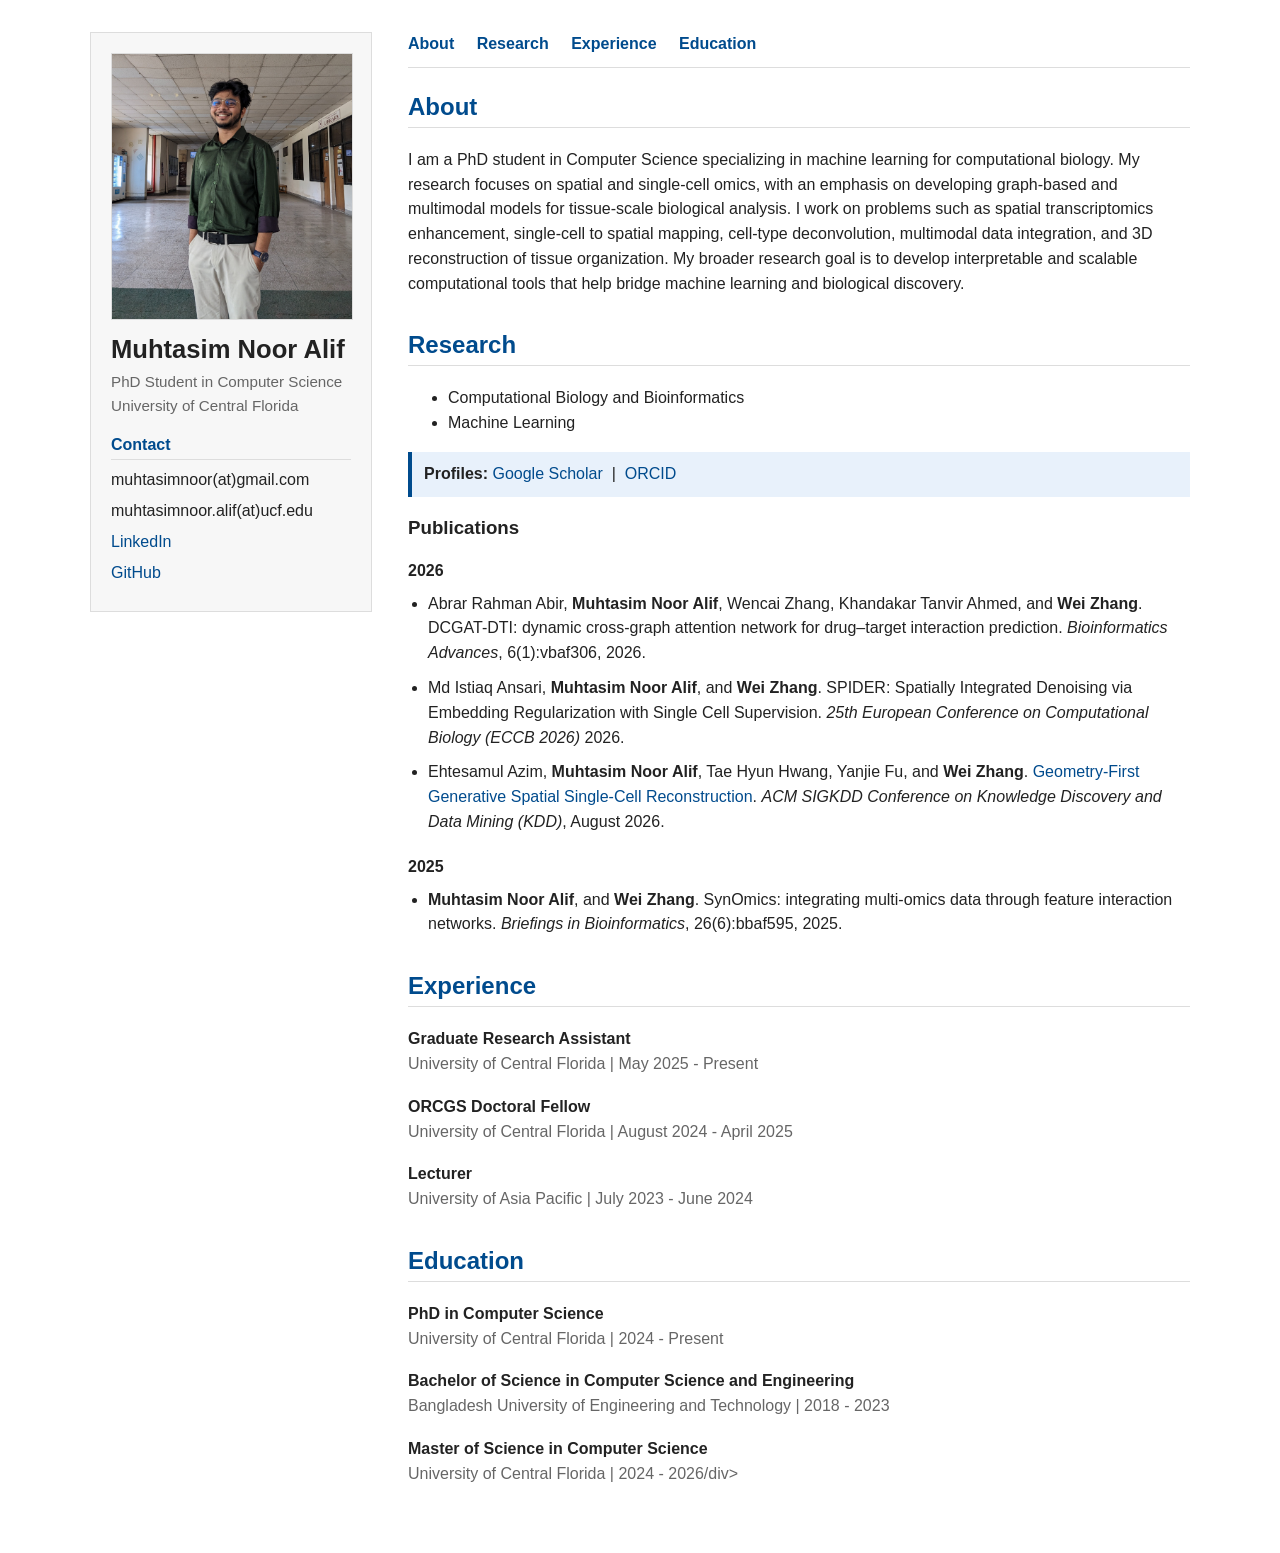
==== commit c84858d7: "Update education titles in index.html" ====
--- a/index.html
+++ b/index.html
@@ -274,8 +274,14 @@
         </div>
 
         <div class="item">
-          <div class="item-title">Bachelor in Computer Science</div>
+          <div class="item-title">Bachelor of Science in Computer Science and Engineering</div>
           <div class="item-meta">Bangladesh University of Engineering and Technology | 2018 - 2023</div>
+          <p></p>
+        </div>
+
+        <div class="item">
+          <div class="item-title">Master of Science in Computer Science</div>
+          <div class="item-meta">University of Central Florida | 2024 - 2026/div>
           <p></p>
         </div>
       </section>
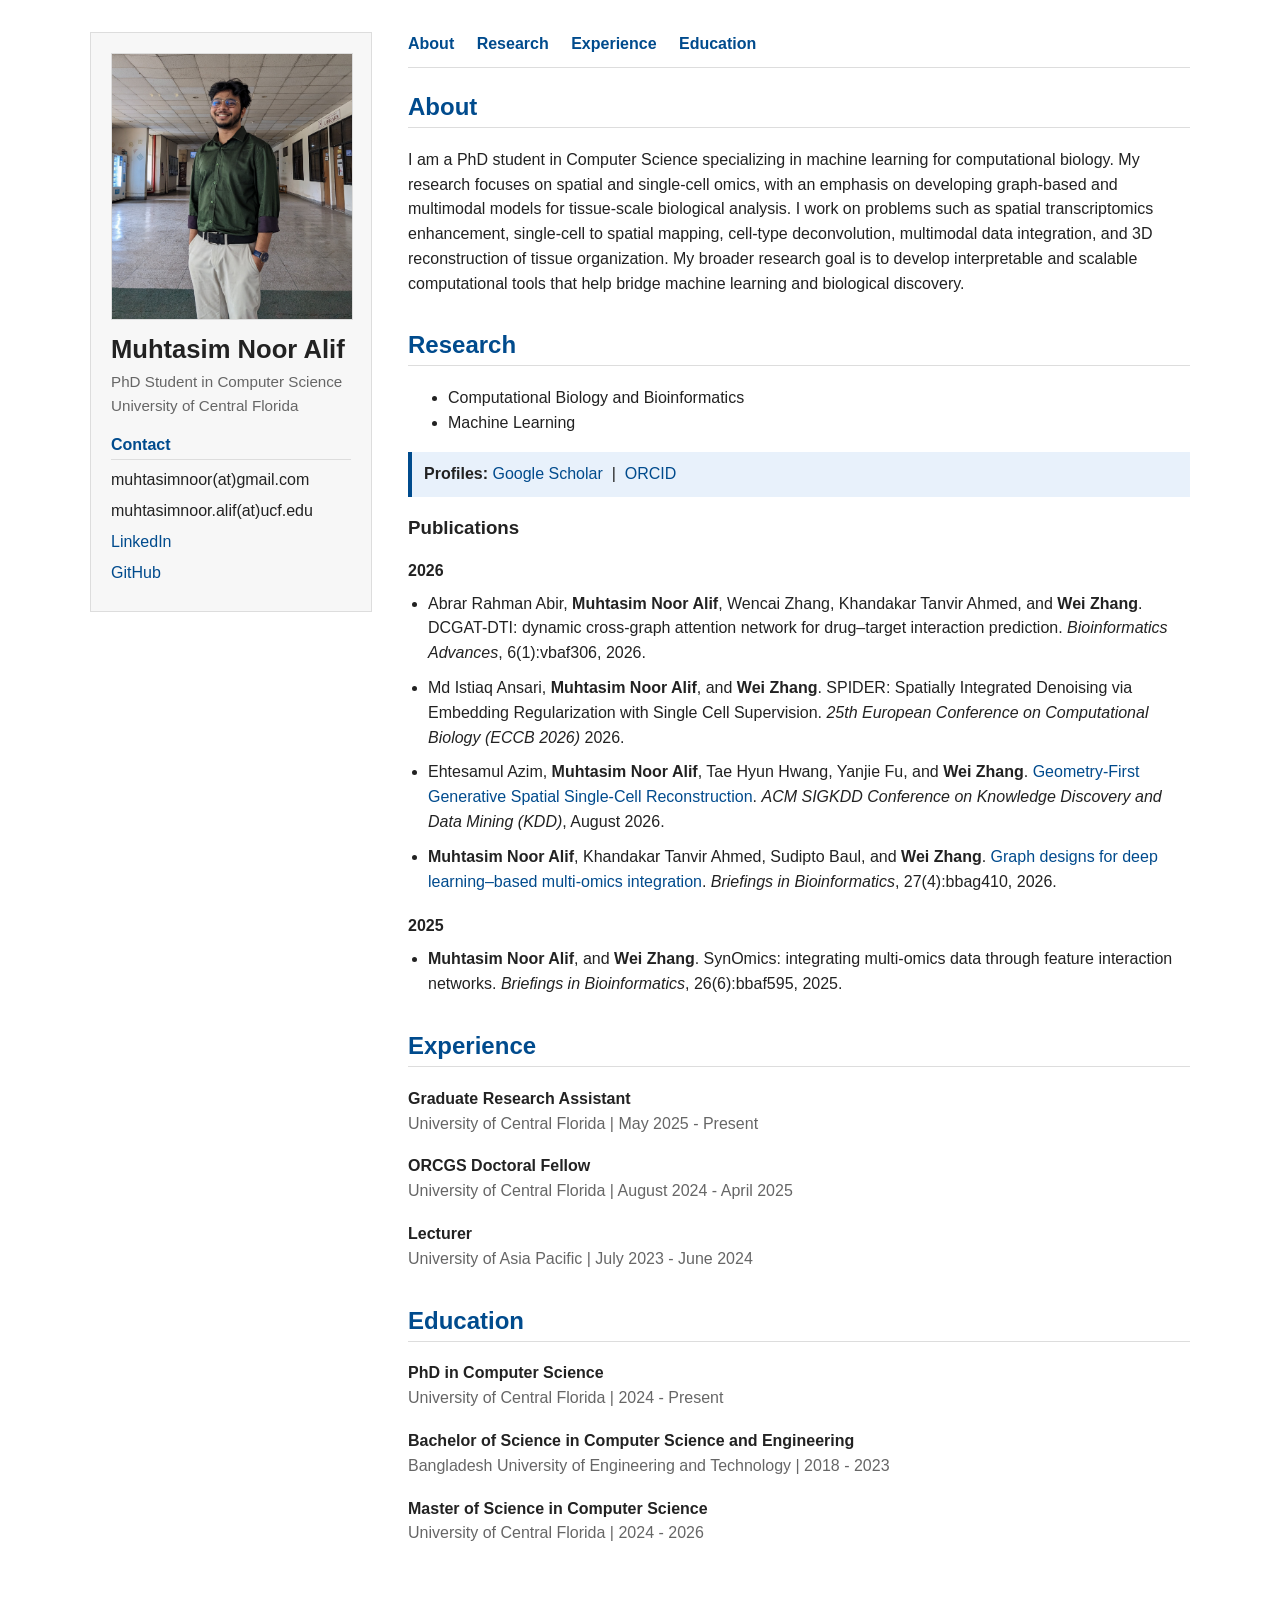
==== commit 649f4db8: "Fix closing tag for item-meta div in index.html" ====
--- a/index.html
+++ b/index.html
@@ -281,7 +281,7 @@
 
         <div class="item">
           <div class="item-title">Master of Science in Computer Science</div>
-          <div class="item-meta">University of Central Florida | 2024 - 2026/div>
+          <div class="item-meta">University of Central Florida | 2024 - 2026</div>
           <p></p>
         </div>
       </section>
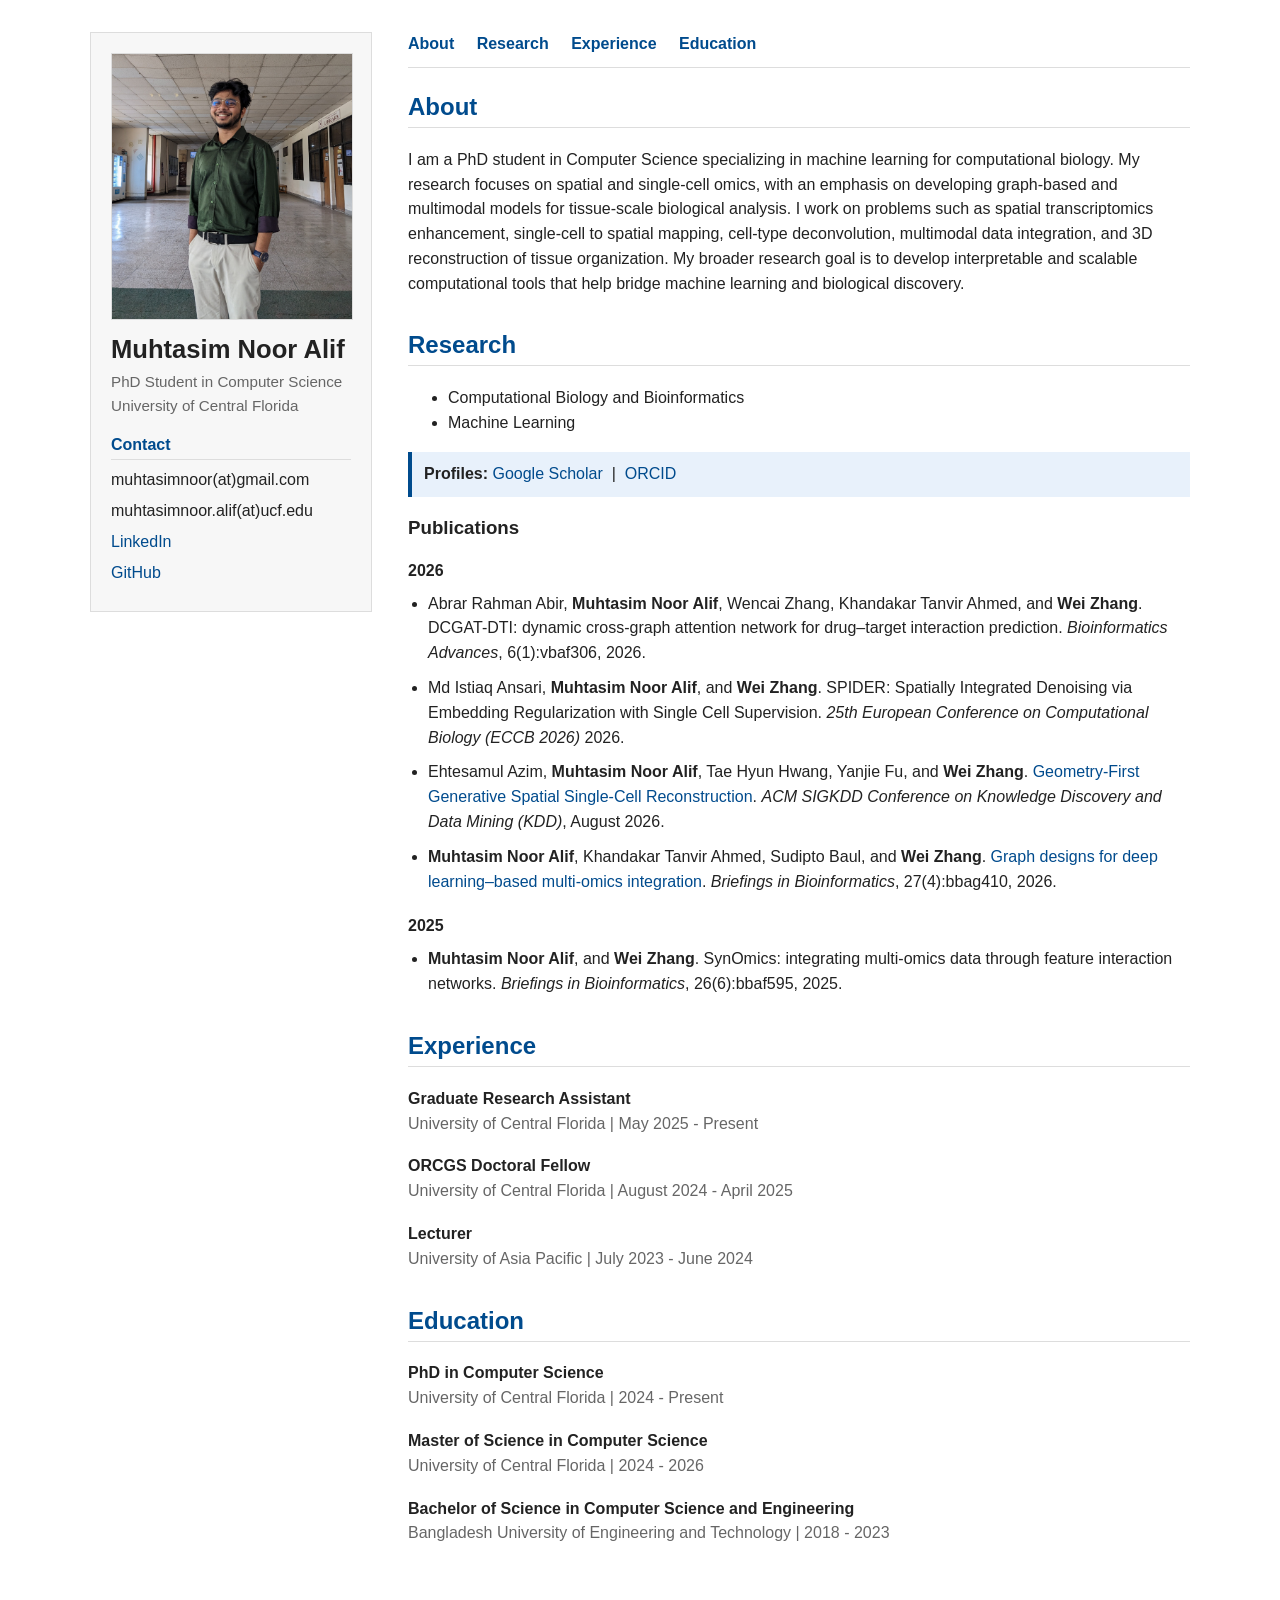
==== commit 5005239c: "Swap education details for degree titles" ====
--- a/index.html
+++ b/index.html
@@ -274,14 +274,14 @@
         </div>
 
         <div class="item">
+          <div class="item-title">Master of Science in Computer Science</div>
+          <div class="item-meta">University of Central Florida | 2024 - 2026</div>
+          <p></p>
+        </div>
+
+        <div class="item">
           <div class="item-title">Bachelor of Science in Computer Science and Engineering</div>
           <div class="item-meta">Bangladesh University of Engineering and Technology | 2018 - 2023</div>
-          <p></p>
-        </div>
-
-        <div class="item">
-          <div class="item-title">Master of Science in Computer Science</div>
-          <div class="item-meta">University of Central Florida | 2024 - 2026</div>
           <p></p>
         </div>
       </section>
